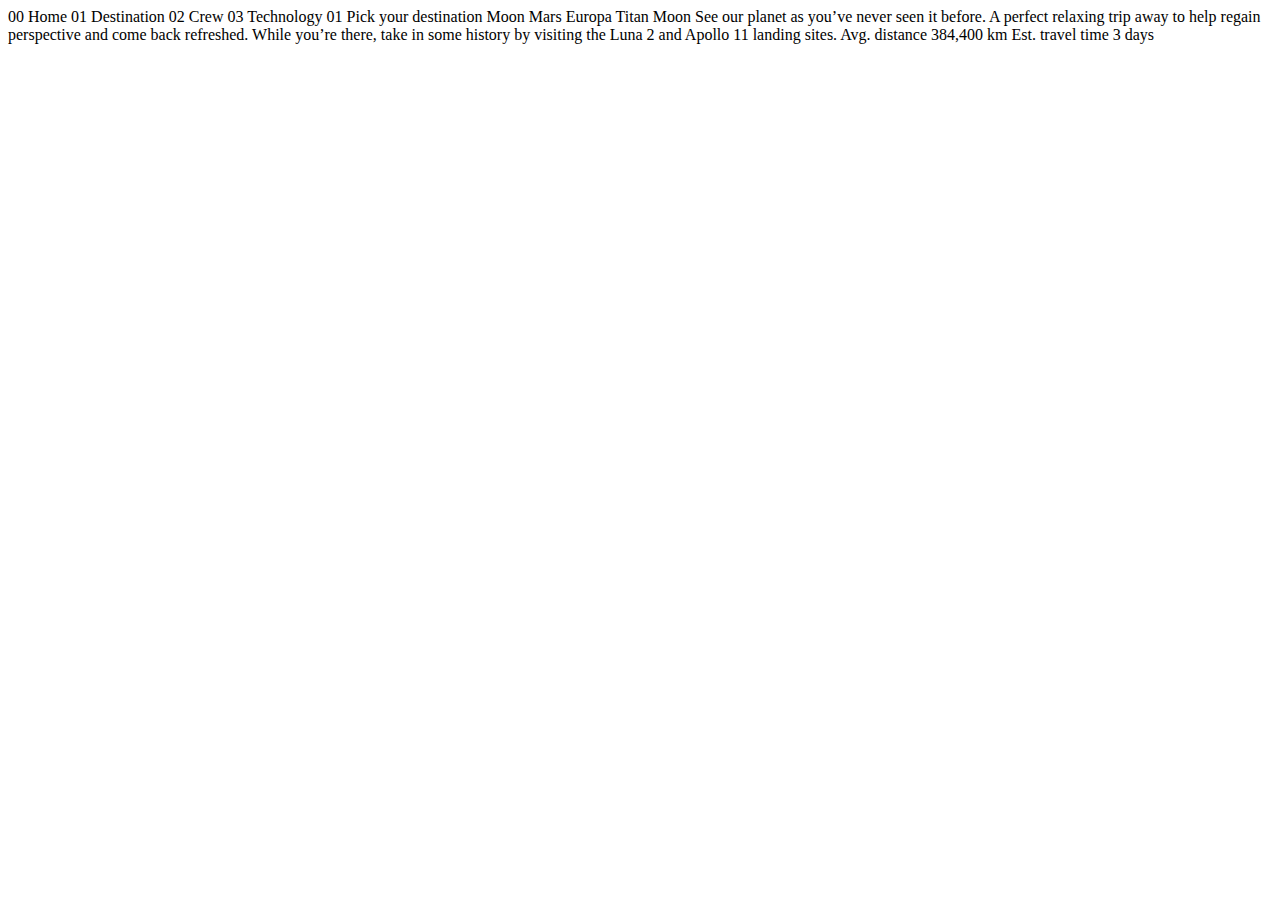
==== starter-code/destination-moon.html @ 23deb934 "fin de la page home css et html modification a prevoir pour le js" ====
<!DOCTYPE html>
<html lang="en">
<head>
  <meta charset="UTF-8">
  <meta name="viewport" content="width=device-width, initial-scale=1.0">

  <link rel="icon" type="image/png" sizes="32x32" href="./assets/favicon-32x32.png">
  
  <title>Frontend Mentor | Space tourism website</title>
</head>
<body>

  00 Home
  01 Destination
  02 Crew
  03 Technology

  01 Pick your destination

  Moon
  Mars
  Europa
  Titan

  Moon

  See our planet as you’ve never seen it before. A perfect relaxing trip away to help 
  regain perspective and come back refreshed. While you’re there, take in some history 
  by visiting the Luna 2 and Apollo 11 landing sites.

  Avg. distance
  384,400 km

  Est. travel time
  3 days
</body>
</html>
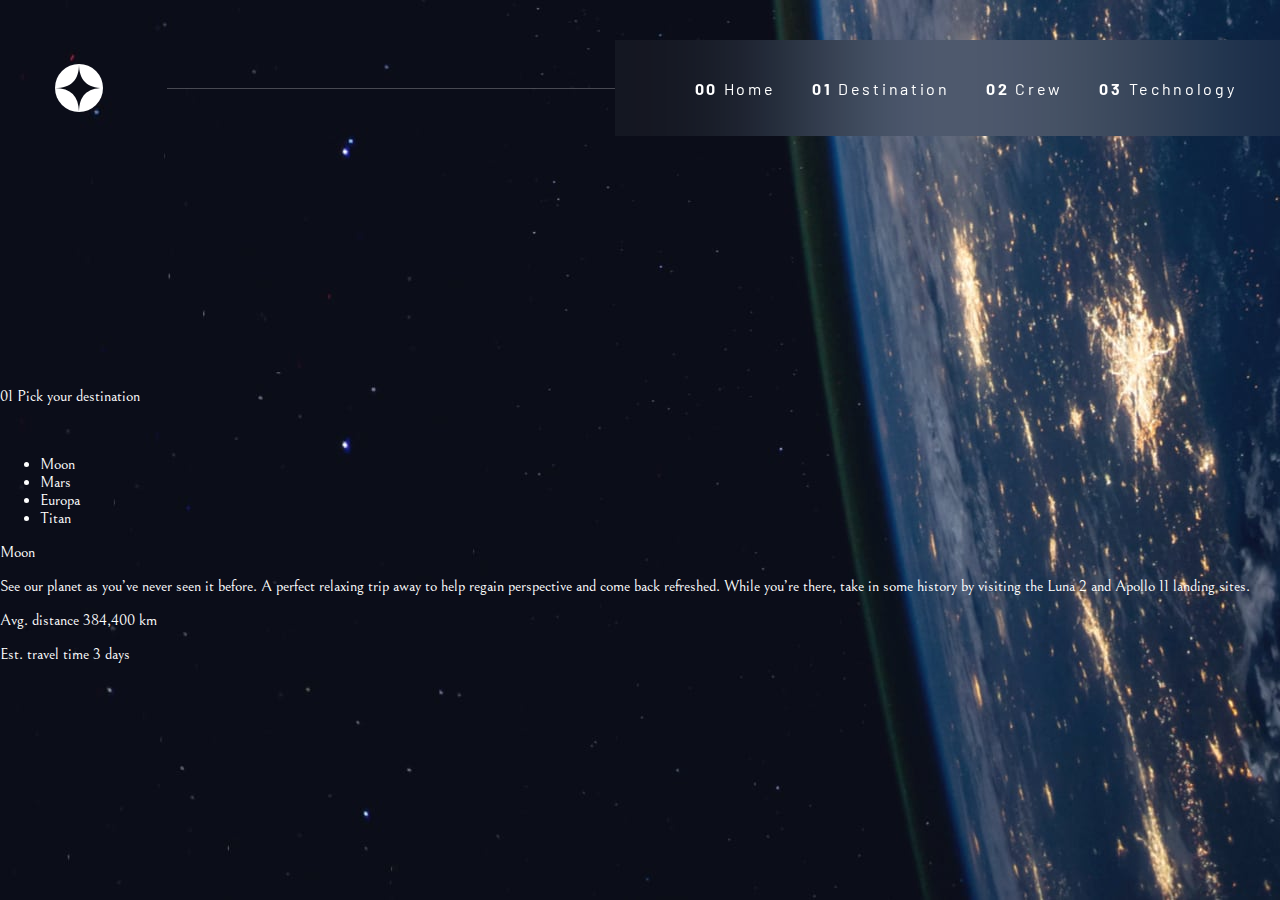
==== commit b1ac00bc: "pages des destination commencer" ====
--- a/starter-code/destination-moon.html
+++ b/starter-code/destination-moon.html
@@ -1,37 +1,56 @@
 <!DOCTYPE html>
 <html lang="en">
+
 <head>
   <meta charset="UTF-8">
   <meta name="viewport" content="width=device-width, initial-scale=1.0">
 
   <link rel="icon" type="image/png" sizes="32x32" href="./assets/favicon-32x32.png">
-  
+  <link rel="stylesheet" href="/starter-code/css/style-destination.css">
   <title>Frontend Mentor | Space tourism website</title>
 </head>
+
 <body>
+  <main id="destination-page">
+    <header>
+      <img src="/starter-code/assets/shared/logo.svg" alt=""></div>
+      <div class="ligne"></div>
+      <menu>
+        <ul>
+          <li> <a href="#"> <span>00</span> Home</li></a>
+          <li> <a href="#"> <span>01</span> Destination</li></a>
+          <li> <a href="#"> <span>02</span> Crew</li></a>
+          <li> <a href="#"> <span>03</span> Technology</li></a>
+        </ul>
+      </menu>
+    </header>
+    <article>
+      <p>01 Pick your destination</p>
+      <div id="destination">
+        <img src="" alt="">
+        <div id="destination-info">
+          <ul>
+            <li id="moon">Moon</li>
+            <li id="mars">Mars</li>
+            <li id="europa">Europa</li>
+            <li id="titan">Titan</li>
+          </ul>
+          <p id="title-planet"> Moon</p>
+          <p id="destination-descritpion">
+            See our planet as you’ve never seen it before. A perfect relaxing trip away to help
+            regain perspective and come back refreshed. While you’re there, take in some history
+            by visiting the Luna 2 and Apollo 11 landing sites.</p>
+          <p class="ligne-separation"></p>
+          <div id="distance-travel">
+            <p id="distance"> Avg. distance
+              384,400 km</p>
+            <p id="travel"> Est. travel time
+              3 days</p>
+          </div>
+        </div>
+      </div>
+    </article>
+  </main>
+</body>
 
-  00 Home
-  01 Destination
-  02 Crew
-  03 Technology
-
-  01 Pick your destination
-
-  Moon
-  Mars
-  Europa
-  Titan
-
-  Moon
-
-  See our planet as you’ve never seen it before. A perfect relaxing trip away to help 
-  regain perspective and come back refreshed. While you’re there, take in some history 
-  by visiting the Luna 2 and Apollo 11 landing sites.
-
-  Avg. distance
-  384,400 km
-
-  Est. travel time
-  3 days
-</body>
 </html>--- a/starter-code/css/style-destination.css
+++ b/starter-code/css/style-destination.css
@@ -0,0 +1,123 @@
+@import url("https://fonts.googleapis.com/css2?family=Bellefair&display=swap");
+@import url("https://fonts.googleapis.com/css2?family=Barlow:wght@400;700&display=swap");
+html {
+  font-family: "Bellefair", serif;
+  margin: 0;
+  padding: 0;
+}
+
+html body {
+  margin: 0;
+  padding: 0;
+  display: -webkit-box;
+  display: -ms-flexbox;
+  display: flex;
+  -webkit-box-orient: vertical;
+  -webkit-box-direction: normal;
+      -ms-flex-direction: column;
+          flex-direction: column;
+  -webkit-box-pack: center;
+      -ms-flex-pack: center;
+          justify-content: center;
+  color: #ffffff;
+}
+
+html body main {
+  width: 1440px;
+  height: 900px;
+  background: center/contain no-repeat url(/starter-code/assets/home/background-home-desktop.jpg);
+}
+
+html body main header {
+  width: 1385px;
+  height: 96px;
+  padding: 40px 0px 0px 55px;
+  display: -webkit-box;
+  display: -ms-flexbox;
+  display: flex;
+  -webkit-box-align: center;
+      -ms-flex-align: center;
+          align-items: center;
+  margin-bottom: 251px;
+}
+
+html body main header img {
+  width: 48px;
+  height: 48px;
+}
+
+html body main header .ligne {
+  display: -webkit-box;
+  display: -ms-flexbox;
+  display: flex;
+  -webkit-box-orient: vertical;
+  -webkit-box-direction: normal;
+      -ms-flex-direction: column;
+          flex-direction: column;
+  -webkit-box-pack: center;
+      -ms-flex-pack: center;
+          justify-content: center;
+  opacity: 0.25;
+  -webkit-box-align: center;
+      -ms-flex-align: center;
+          align-items: center;
+  width: 473px;
+  height: 1px;
+  margin-left: 64px;
+  mix-blend-mode: normal;
+  background: #ffffff;
+}
+
+html body main header menu {
+  display: -webkit-box;
+  display: -ms-flexbox;
+  display: flex;
+  background: rgba(255, 255, 255, 0.04);
+  -webkit-backdrop-filter: blur(81.5485px);
+          backdrop-filter: blur(81.5485px);
+  width: 830px;
+  height: 96px;
+  -webkit-box-align: center;
+      -ms-flex-align: center;
+          align-items: center;
+  -webkit-box-pack: justify;
+      -ms-flex-pack: justify;
+          justify-content: space-between;
+}
+
+html body main header menu ul {
+  width: 542px;
+  height: 19px;
+  display: -webkit-box;
+  display: -ms-flexbox;
+  display: flex;
+  -webkit-box-pack: justify;
+      -ms-flex-pack: justify;
+          justify-content: space-between;
+}
+
+html body main header menu ul li {
+  list-style: none;
+  font-family: "Barlow", sans-serif;
+  font-weight: 400;
+  height: 19px;
+  font-size: 16px;
+  line-height: 19.2px;
+  letter-spacing: 2.7px;
+}
+
+html body main header menu ul li :hover {
+  text-decoration: underline;
+  text-underline-offset: 35px;
+  text-decoration-thickness: 3px;
+}
+
+html body main header menu ul li a {
+  color: #ffffff;
+  text-decoration: none;
+}
+
+html body main header menu ul li a span {
+  font-weight: 700;
+}
+/*# sourceMappingURL=style-destination.css.map */